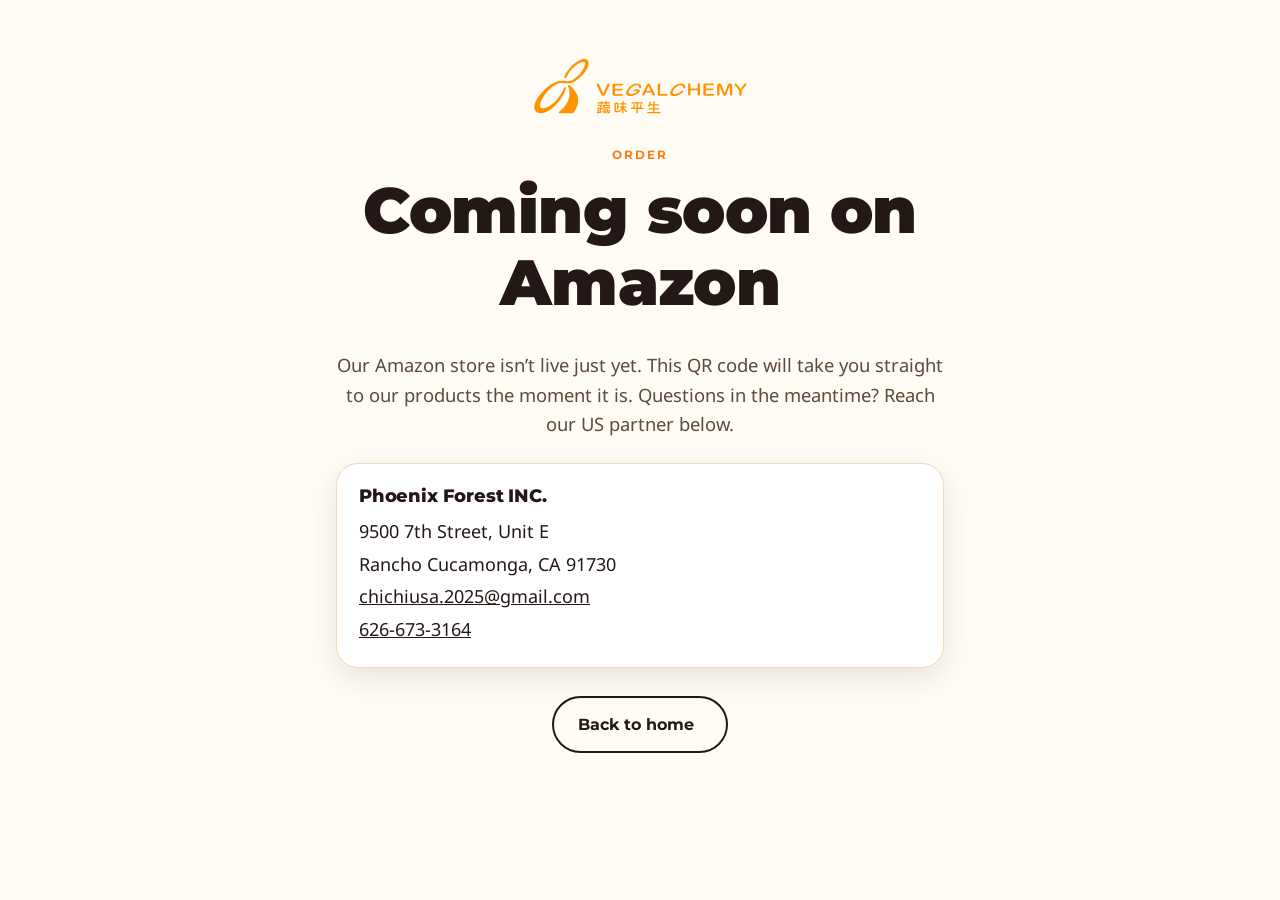
==== order/index.html @ 3e2da243 "VEGALCHEMY US site draft v1 Co-Authored-By: Claude Opus 5.5 <noreply@anthropic.com>" ====
<!doctype html>
<html lang="en">
<head>
<meta charset="utf-8">
<meta name="viewport" content="width=device-width, initial-scale=1">
<title>Order | VEGALCHEMY</title>
<meta name="description" content="Order VEGALCHEMY plant-based food on Amazon.">
<meta name="robots" content="noindex">
<link rel="icon" href="../assets/logo.svg" type="image/svg+xml">
<link rel="preconnect" href="https://fonts.googleapis.com">
<link rel="preconnect" href="https://fonts.gstatic.com" crossorigin>
<link href="https://fonts.googleapis.com/css2?family=Montserrat:wght@600;700;800;900&family=Noto+Sans:wght@400;500;700&display=swap" rel="stylesheet">
<link rel="stylesheet" href="../assets/style.css">
<!-- This is the page behind the QR code printed on every pouch: https://meetsuu.us/order
     When AMAZON_URL in ../assets/config.js is filled in, visitors are redirected to Amazon immediately. -->
<script src="../assets/config.js"></script>
</head>
<body data-order-page>
<main id="contact">
  <div class="wrap order-box">
    <a href="../"><img class="mark" src="../assets/logo.svg" alt="VEGALCHEMY 蔬味平生" width="220" height="61"></a>
    <p class="eyebrow">Order</p>

    <div id="order-soon">
      <h1>Coming soon on Amazon</h1>
      <p class="lede" style="margin-left:auto;margin-right:auto">Our Amazon store isn&rsquo;t live just yet. This QR code will take you straight to our products the moment it is. Questions in the meantime? Reach our US partner below.</p>
      <div class="order-card">
        <h3>Phoenix Forest INC.</h3>
        <address>
          9500 7th Street, Unit E<br>
          Rancho Cucamonga, CA 91730<br>
          <a href="mailto:chichiusa.2025@gmail.com">chichiusa.2025@gmail.com</a><br>
          <a href="tel:+16266733164">626-673-3164</a>
        </address>
        <!-- Same contact as the main site footer. TODO: confirm with Phoenix Forest. -->
      </div>
    </div>

    <!-- Shown only when per-product Amazon links exist but no store link -->
    <div id="order-picker" hidden>
      <h1>Choose your pouch</h1>
      <div class="cta-row">
        <a class="btn" href="#" data-amazon="konjac" data-live="Konjac Instant Noodles on Amazon" data-soon="Konjac Instant Noodles: coming soon"><span data-label>Konjac Instant Noodles</span></a>
        <a class="btn" href="#" data-amazon="sashimi" data-live="Plant-Based Sashimi on Amazon" data-soon="Plant-Based Sashimi: coming soon"><span data-label>Plant-Based Sashimi</span></a>
      </div>
    </div>

    <p style="margin-top:28px"><a class="btn ghost" href="../">Back to home</a></p>
  </div>
</main>
<script src="../assets/site.js"></script>
</body>
</html>
---- assets/style.css ----
/* VEGALCHEMY US site — brand tokens follow C:\claude-context\DESIGN.md */
:root {
  --sun: #FF9400;      /* 暖陽桔 */
  --craft: #FF7D12;    /* 職人桔 */
  --cream: #FFE8CC;    /* 淺米 */
  --ink: #231815;      /* 墨黑 */
  --bg: #FFFBF5;
  --bg-soft: #FFF4E6;
  --brown: #5C4A3A;
  --line: #F0D9BC;
  --radius: 22px;
  --shadow: 0 10px 30px rgba(35, 24, 21, .10);
  --font-head: 'Montserrat', 'Noto Sans', system-ui, sans-serif;
  --font-body: 'Noto Sans', system-ui, -apple-system, 'Segoe UI', Arial, sans-serif;
  color-scheme: light;
}
*, *::before, *::after { box-sizing: border-box; }
html { scroll-behavior: smooth; scroll-padding-top: 84px; }
body { margin: 0; background: var(--bg); color: var(--ink); font-family: var(--font-body); font-size: 17px; line-height: 1.6; -webkit-font-smoothing: antialiased; overflow-x: hidden; }
img { max-width: 100%; height: auto; display: block; }
a { color: inherit; }
h1, h2, h3 { font-family: var(--font-head); line-height: 1.12; margin: 0 0 .5em; letter-spacing: -.01em; }
h1 { font-weight: 900; font-size: clamp(2.2rem, 7vw, 4rem); }
h2 { font-weight: 800; font-size: clamp(1.7rem, 4.6vw, 2.6rem); }
h3 { font-weight: 800; font-size: 1.15rem; }
p { margin: 0 0 1em; }
.wrap { width: 100%; max-width: 1140px; margin: 0 auto; padding: 0 16px; }
.eyebrow { font-family: var(--font-head); font-weight: 700; font-size: .78rem; letter-spacing: .16em; text-transform: uppercase; color: var(--craft); margin-bottom: .8em; }
.lede { font-size: 1.15rem; color: var(--brown); max-width: 34em; }
.skip { position: absolute; left: -999px; top: 0; background: var(--ink); color: var(--cream); padding: 8px 14px; z-index: 100; }
.skip:focus { left: 8px; top: 8px; }

/* Buttons: ink pill + cream text, arrow (DESIGN.md §4) */
.btn { display: inline-flex; align-items: center; justify-content: center; gap: .55em; background: var(--ink); color: var(--cream); font-family: var(--font-head); font-weight: 700; font-size: 1rem; text-decoration: none; padding: .85em 1.5em; border-radius: 999px; border: 2px solid var(--ink); cursor: pointer; transition: background .15s, color .15s, transform .15s; min-height: 48px; }
.btn::after { content: '\2192'; font-weight: 700; }
.btn:hover, .btn:focus-visible { background: var(--sun); border-color: var(--sun); color: var(--ink); transform: translateY(-1px); }
.btn.is-soon { background: transparent; color: var(--ink); }
.btn.is-soon:hover, .btn.is-soon:focus-visible { background: var(--ink); border-color: var(--ink); color: var(--cream); }
.btn.sm { padding: .55em 1.1em; font-size: .9rem; min-height: 40px; }
.btn.ghost { background: transparent; color: var(--ink); }
.btn.ghost::after { content: ''; }
:focus-visible { outline: 3px solid var(--craft); outline-offset: 3px; }

/* Header */
.site-header { position: sticky; top: 0; z-index: 50; background: rgba(255, 251, 245, .94); backdrop-filter: blur(8px); border-bottom: 1px solid var(--line); }
.bar { display: flex; align-items: center; justify-content: space-between; gap: 12px; min-height: 68px; }
.brand img { height: 30px; width: auto; }
.nav-toggle { display: inline-flex; background: none; border: 2px solid var(--ink); border-radius: 12px; width: 44px; height: 44px; align-items: center; justify-content: center; cursor: pointer; padding: 0; }
.nav-toggle span, .nav-toggle span::before, .nav-toggle span::after { display: block; width: 20px; height: 2px; background: var(--ink); position: relative; content: ''; }
.nav-toggle span::before { position: absolute; top: -6px; }
.nav-toggle span::after { position: absolute; top: 6px; }
.nav-wrap { display: flex; align-items: center; gap: 10px; }
#site-nav { display: none; position: absolute; left: 0; right: 0; top: 100%; background: var(--bg); border-bottom: 1px solid var(--line); padding: 8px 16px 16px; }
#site-nav.is-open { display: block; }
#site-nav a { display: block; padding: 12px 4px; text-decoration: none; font-family: var(--font-head); font-weight: 700; border-bottom: 1px solid var(--line); }

/* Hero */
.hero { background: linear-gradient(180deg, var(--bg-soft), var(--bg)); padding: 40px 0 56px; }
.hero-grid { display: grid; gap: 28px; align-items: center; }
.hero h1 em { font-style: normal; color: var(--craft); }
.hero-actions { display: flex; flex-wrap: wrap; gap: 12px; margin-top: 1.4em; }
.hero-badges { display: flex; flex-wrap: wrap; gap: 8px; margin: 1.4em 0 0; padding: 0; list-style: none; }
.chip { background: var(--cream); color: var(--ink); font-family: var(--font-head); font-weight: 700; font-size: .78rem; letter-spacing: .04em; text-transform: uppercase; padding: .4em .9em; border-radius: 999px; }
.hero-art { background: var(--cream); border-radius: 32px; padding: 18px 10px 0; display: grid; grid-template-columns: 1fr 1fr; gap: 0; overflow: hidden; }
.hero-art img { mix-blend-mode: multiply; width: 100%; }
.hero-art figcaption { grid-column: 1 / -1; text-align: center; font-size: .78rem; color: var(--brown); padding: 4px 0 12px; }

/* Sections */
section { padding: 60px 0; }
.band { background: var(--bg-soft); }
.section-head { max-width: 38em; margin-bottom: 28px; }

/* Product */
.product { display: grid; gap: 26px; grid-template-columns: minmax(0, 1fr); }
.product > * { min-width: 0; }
.media { align-self: start; }
.photo { position: relative; border-radius: var(--radius); overflow: hidden; box-shadow: var(--shadow); background: var(--cream); }
.photo img { width: 100%; aspect-ratio: 3 / 2; object-fit: cover; }
.photo figcaption { position: absolute; left: 10px; bottom: 10px; background: rgba(35, 24, 21, .78); color: var(--cream); font-size: .72rem; letter-spacing: .04em; padding: .25em .7em; border-radius: 999px; }
.photo img.pouch { position: absolute; right: 12px; bottom: 12px; width: 36%; height: auto; aspect-ratio: 800 / 928; object-fit: cover; border-radius: 14px; border: 3px solid #fff; box-shadow: 0 8px 22px rgba(35, 24, 21, .28); min-height: 0; }
.product-name { display: flex; flex-wrap: wrap; align-items: baseline; gap: 6px 12px; margin-bottom: .3em; }
.net { font-family: var(--font-head); font-weight: 700; font-size: .9rem; color: var(--brown); }
.points { list-style: none; margin: 1em 0 1.2em; padding: 0; display: grid; gap: 10px; }
.points li { position: relative; padding-left: 30px; }
.points li::before { content: ''; position: absolute; left: 0; top: .3em; width: 18px; height: 18px; border-radius: 50% 50% 50% 0; background: var(--sun); transform: rotate(-45deg); }
.how { background: #fff; border: 1px solid var(--line); border-radius: 16px; padding: 14px 18px; margin: 0 0 1.2em; }
.how strong { font-family: var(--font-head); }
.how p { margin: .2em 0 0; }
.allergen { font-weight: 700; margin-bottom: 1em; }
.cta-row { display: flex; flex-wrap: wrap; gap: 10px; margin-top: 1.2em; }
.product + .product { margin-top: 72px; }

/* details */
details { border: 1px solid var(--line); border-radius: 14px; background: #fff; margin-bottom: 10px; }
summary { cursor: pointer; font-family: var(--font-head); font-weight: 700; padding: 14px 18px; list-style: none; display: flex; justify-content: space-between; align-items: center; gap: 12px; min-height: 48px; }
summary::-webkit-details-marker { display: none; }
summary::after { content: '+'; font-size: 1.4rem; line-height: 1; color: var(--craft); }
details[open] > summary::after { content: '\2212'; }
.details-body { padding: 0 18px 16px; font-size: .95rem; color: var(--brown); }
.details-body h4 { font-family: var(--font-head); margin: 1em 0 .3em; font-size: .85rem; letter-spacing: .08em; text-transform: uppercase; color: var(--ink); }
.details-body p { margin: 0 0 .6em; }
.tbl-wrap { overflow-x: auto; margin: 8px 0; }
table.nf { border-collapse: collapse; width: 100%; font-size: .9rem; min-width: 280px; color: var(--ink); }
table.nf th, table.nf td { padding: 6px 5px; border-bottom: 1px solid var(--line); text-align: center; }
table.nf th:first-child, table.nf td:first-child { text-align: left; }
table.nf thead th { border-bottom: 3px solid var(--ink); font-family: var(--font-head); }
table.nf .sub td:first-child { padding-left: 22px; }
.fine { font-size: .8rem; color: var(--brown); }

/* Story */
.story { text-align: center; }
.story .wrap { max-width: 760px; }
.story p { font-size: 1.2rem; color: var(--brown); }
.story .mark { width: 120px; margin: 0 auto 18px; }

/* FAQ */
.faq { max-width: 820px; }
.faq details .details-body { font-size: 1rem; }

/* Footer */
.site-footer { background: var(--ink); color: var(--cream); padding: 48px 0 28px; font-size: .95rem; }
.site-footer a { color: var(--cream); }
.foot-grid { display: grid; gap: 28px; }
.site-footer img { height: 34px; width: auto; margin-bottom: 14px; }
.site-footer h3 { font-size: .8rem; letter-spacing: .14em; text-transform: uppercase; color: var(--sun); }
.site-footer address { font-style: normal; line-height: 1.7; }
.foot-links { list-style: none; margin: 0; padding: 0; display: grid; gap: 6px; }
.legal { border-top: 1px solid rgba(255, 232, 204, .2); margin-top: 28px; padding-top: 16px; font-size: .8rem; color: rgba(255, 232, 204, .7); }
.site-footer .btn { background: var(--cream); color: var(--ink); border-color: var(--cream); }
.site-footer .btn:hover { background: var(--sun); border-color: var(--sun); }
.site-footer .btn.is-soon { background: transparent; color: var(--cream); }
.site-footer .btn.is-soon:hover { background: var(--cream); color: var(--ink); }

/* Order page */
.order-box { max-width: 640px; margin: 0 auto; text-align: center; padding: 56px 16px 72px; }
.order-box .mark { width: 220px; margin: 0 auto 28px; }
.order-card { background: #fff; border: 1px solid var(--line); border-radius: var(--radius); padding: 22px; margin-top: 24px; text-align: left; box-shadow: var(--shadow); }
.order-card address { font-style: normal; line-height: 1.8; }
.order-box .cta-row { justify-content: center; }
[hidden] { display: none !important; }

@media (min-width: 900px) {
  body { font-size: 18px; }
  .bar { min-height: 76px; }
  .brand img { height: 34px; }
  .nav-toggle { display: none; }
  #site-nav { display: flex; position: static; background: none; border: 0; padding: 0; gap: 26px; }
  #site-nav a { border: 0; padding: 6px 0; }
  #site-nav a:hover { color: var(--craft); }
  .hero { padding: 64px 0 80px; }
  .hero-grid { grid-template-columns: 1.05fr 1fr; gap: 48px; }
  .product { grid-template-columns: minmax(0, 1.1fr) minmax(0, 1fr); gap: 48px; align-items: start; }
  .product.flip .media { order: 2; }
  .media { position: sticky; top: 96px; }
  .photo img.pouch { width: 34%; }
  .foot-grid { grid-template-columns: 1.3fr 1fr 1fr; }
}
@media (prefers-reduced-motion: reduce) {
  html { scroll-behavior: auto; }
  .btn { transition: none; }
}
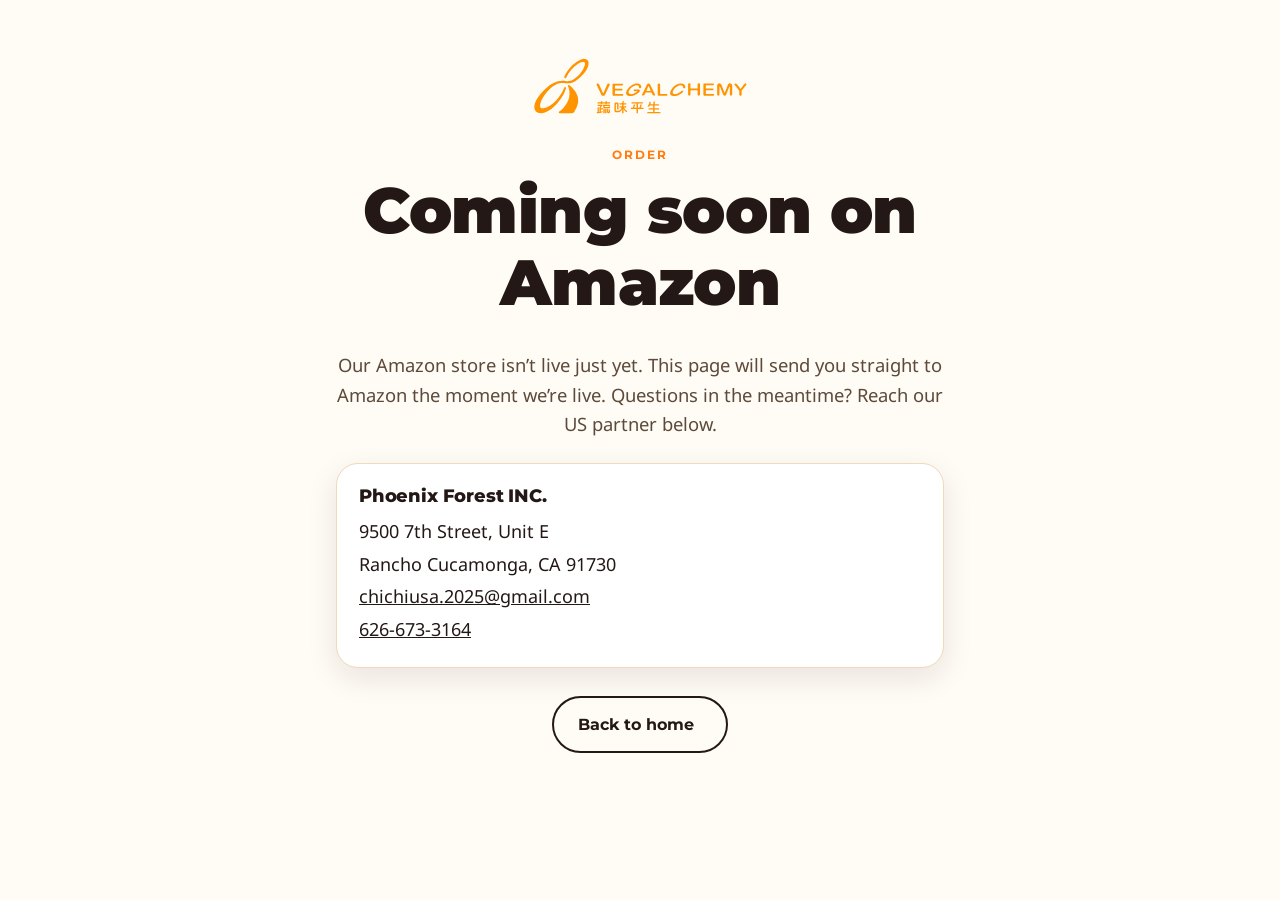
==== commit 7403696a: "Clean up internal notes, US English wording, drop README from repo Co-Authored-By: Claude Opus 5.5 <" ====
--- a/order/index.html
+++ b/order/index.html
@@ -23,7 +23,7 @@
 
     <div id="order-soon">
       <h1>Coming soon on Amazon</h1>
-      <p class="lede" style="margin-left:auto;margin-right:auto">Our Amazon store isn&rsquo;t live just yet. This QR code will take you straight to our products the moment it is. Questions in the meantime? Reach our US partner below.</p>
+      <p class="lede" style="margin-left:auto;margin-right:auto">Our Amazon store isn&rsquo;t live just yet. This page will send you straight to Amazon the moment we&rsquo;re live. Questions in the meantime? Reach our US partner below.</p>
       <div class="order-card">
         <h3>Phoenix Forest INC.</h3>
         <address>
@@ -32,7 +32,6 @@
           <a href="mailto:chichiusa.2025@gmail.com">chichiusa.2025@gmail.com</a><br>
           <a href="tel:+16266733164">626-673-3164</a>
         </address>
-        <!-- Same contact as the main site footer. TODO: confirm with Phoenix Forest. -->
       </div>
     </div>
 
